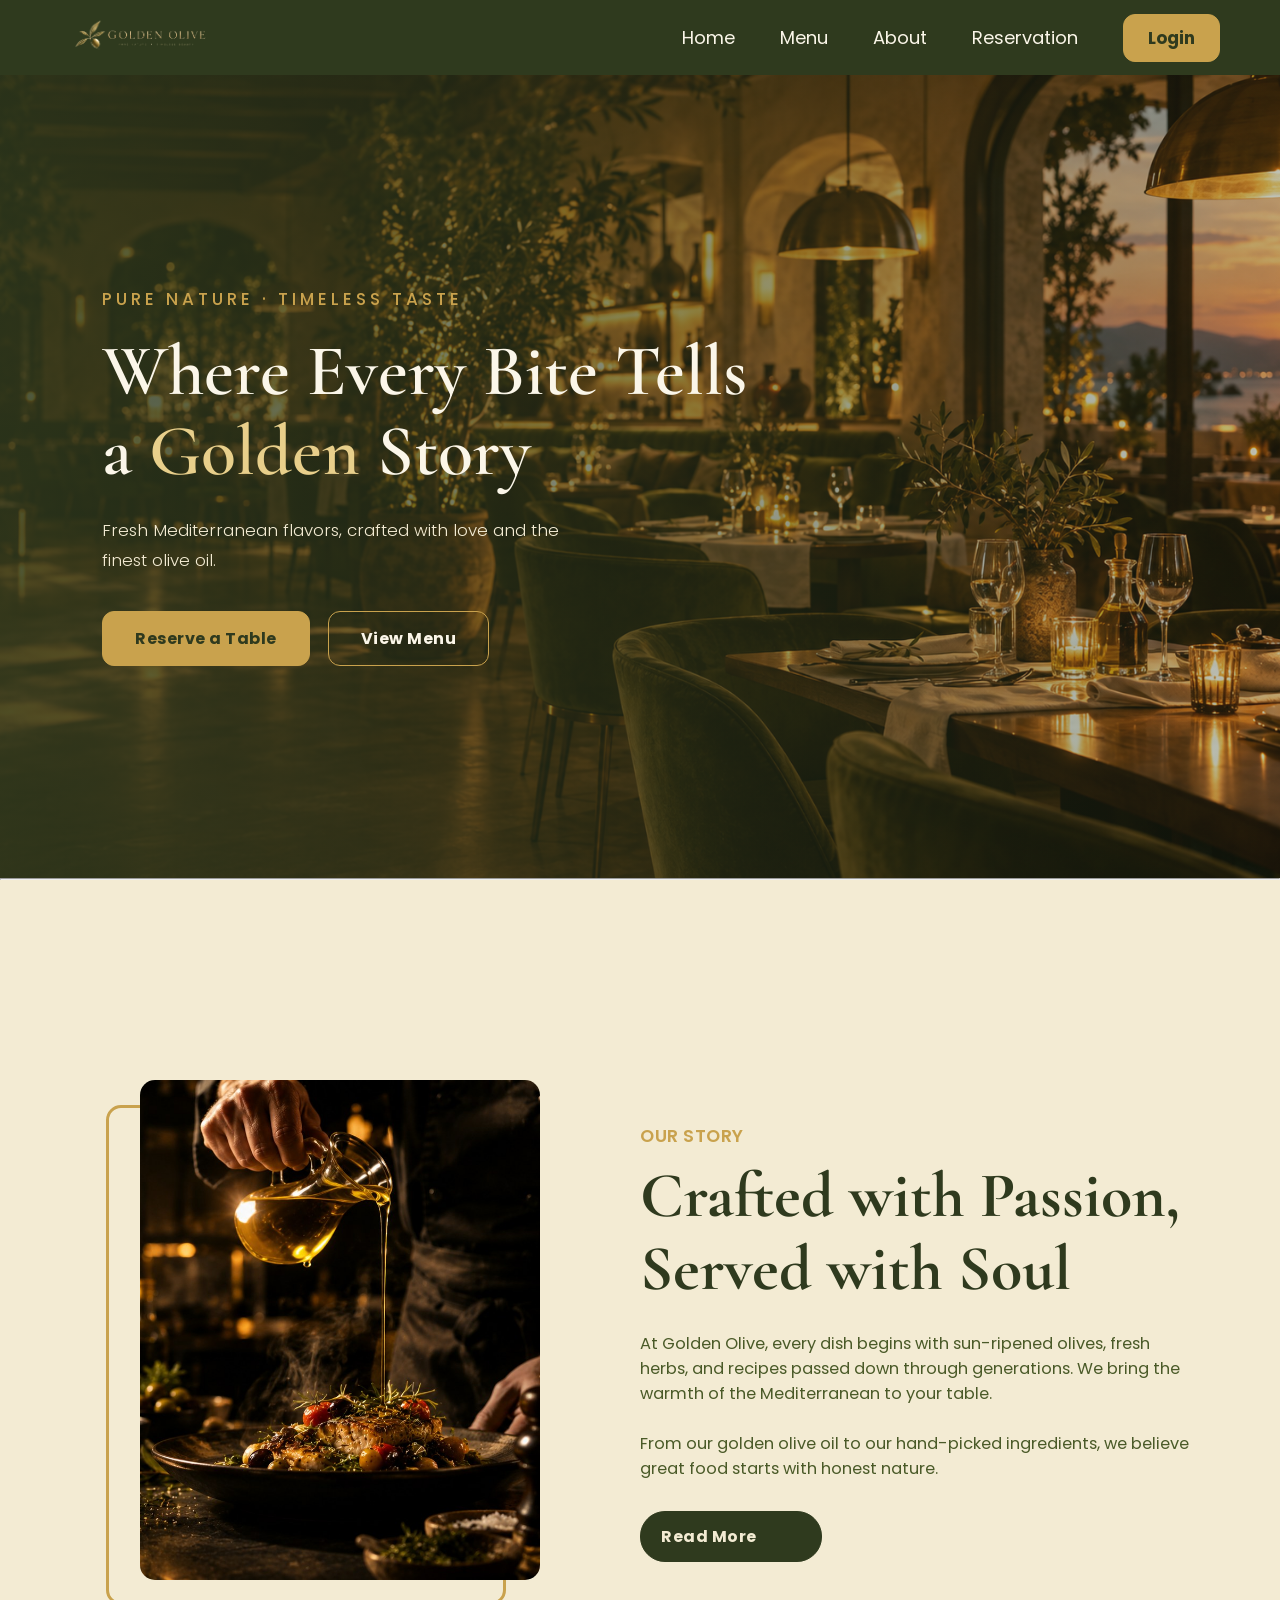
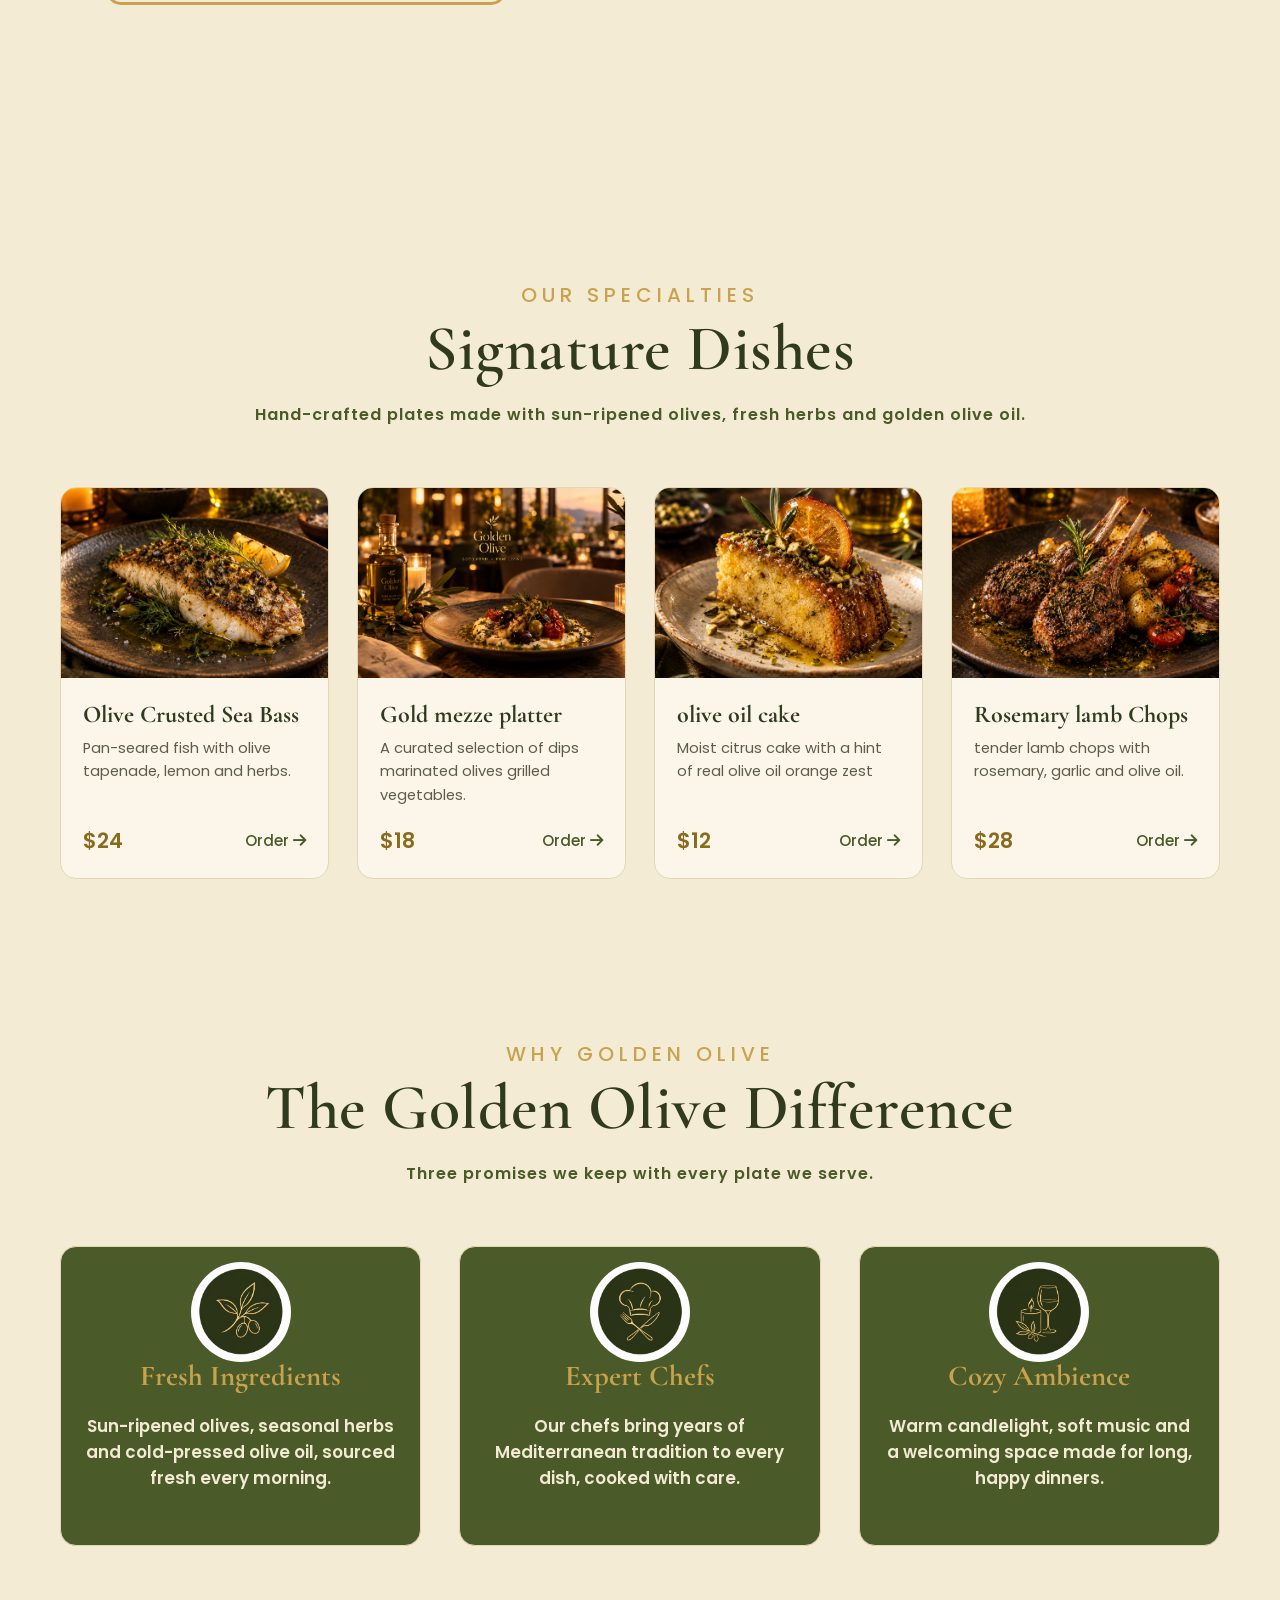
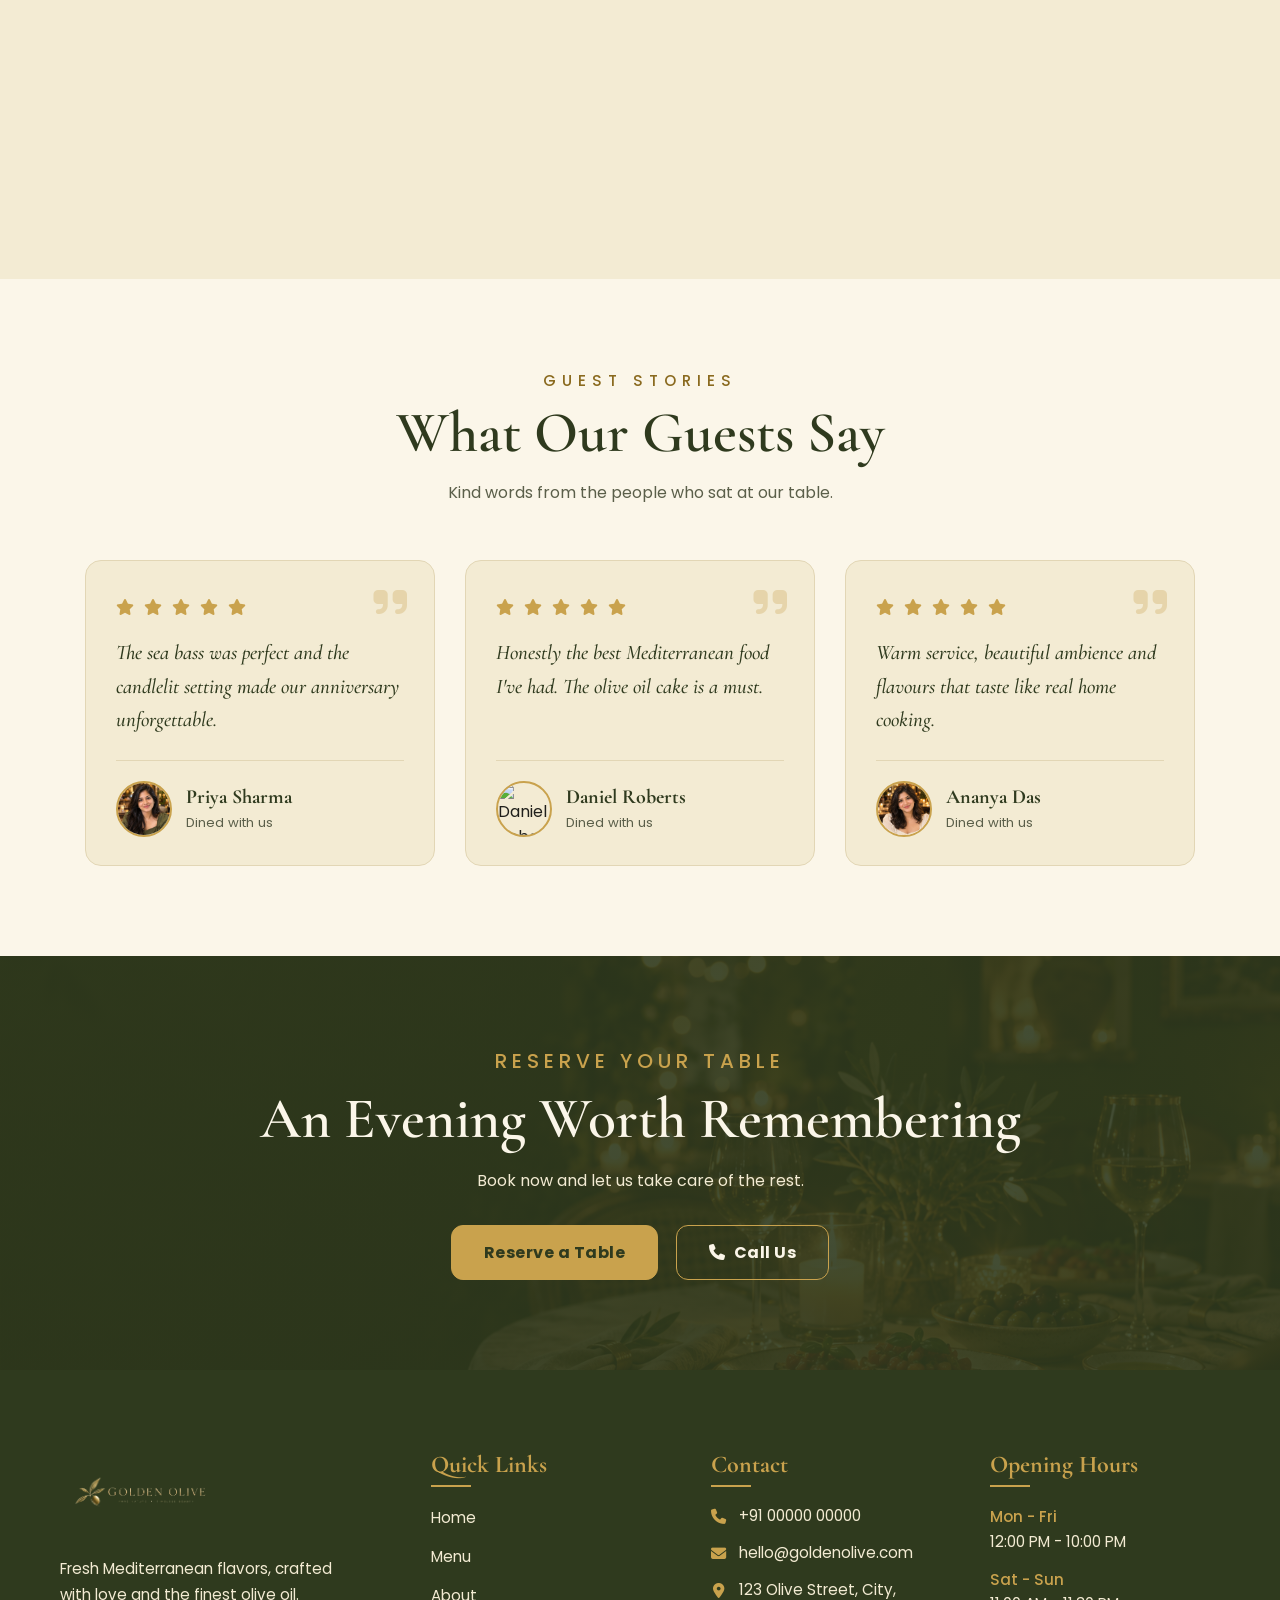
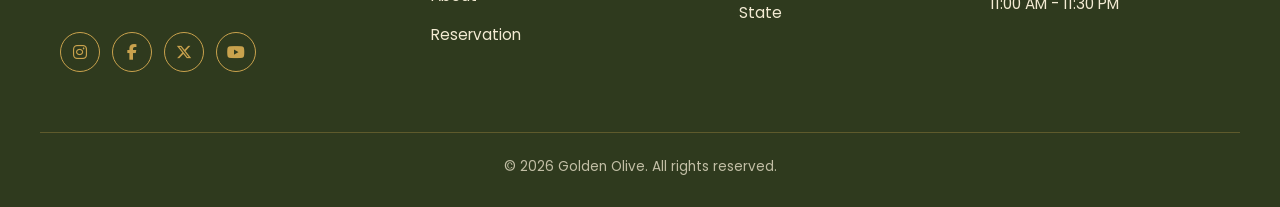
==== index.html @ dccbcc48 "Add files via upload" ====
<!DOCTYPE html>
<html lang="en">

<head>
    <meta charset="UTF-8">
    <meta name="viewport" content="width=device-width, initial-scale=1.0">
    <title>Golden Olive | Fresh Mediterranean Kitchen.</title>
    <link rel="stylesheet" href="style.css">
    <link rel="preconnect" href="https://fonts.googleapis.com">
    <link rel="preconnect" href="https://fonts.gstatic.com" crossorigin>
    <link
        href="https://fonts.googleapis.com/css2?family=Cormorant+Garamond:wght@500;600;700&family=Poppins:wght@300;400;500&display=swap"
        rel="stylesheet">
    <link rel="stylesheet" href="https://cdnjs.cloudflare.com/ajax/libs/font-awesome/6.5.1/css/all.min.css">
    <link rel="icon" type="image/png" href="assets/Golden Olive Icon with Leaf.png?v=5">
</head>

<body>
    <!-- header-started -->
    <header>
        <nav class="main">
            <div class="logo">
                <img src="assets/Golden_Olive_Luxury_Emblem-removebg-preview.png" alt="logo">
            </div>
            <div class="nav-item">

                <a href="#">Home</a>
                <a href="#">Menu</a>
                <a href="#">About</a>
                <a href="reservation.html">Reservation</a>
                <button>Login</button>
            </div>
        </nav>
    </header>
    <!-- header-closed -->
    <!-- section-1-started -->
    <section class="hero-cont">
        <div class="hero-content">
            <p class="hero-tagline">Pure Nature · Timeless Taste</p>
            <h1>Where Every Bite Tells a <span>Golden</span> Story</h1>
            <p class="hero-text">Fresh Mediterranean flavors, crafted with love and the finest olive oil.</p>
            <div class="hero-buttons">
                <a href="reservation.html" class="btn btn-gold">Reserve a Table</a>
                <a href="#" class="btn btn-outline">View Menu</a>
            </div>
        </div>
    </section>
    <hr>
    <!-- section-1-ended -->
    <!-- section-2-started -->

    <section class=" about-preview">
        <div class=" container about-grid">

            <div class="about-img">
                <div class="img-outline"> </div>

                <img src="assets/about-vertical.jpg" alt="">
            </div>

            <div class="about-text">
                <p class="section-label">Our Story</p>
                <h2>Crafted with Passion, Served with Soul</h2>
                <p>At Golden Olive, every dish begins with sun-ripened olives, fresh herbs, and recipes passed down
                    through generations. We bring the warmth of the Mediterranean to your table.</p>
                <p>From our golden olive oil to our hand-picked ingredients, we believe great food starts with honest
                    nature.</p>
                <a href="about.html" class="btn btn-olive">Read More
                    <i class="fa-solid fa-arrow-right"></i></a>
            </div>

        </div>
    </section>
    <!-- section-2-ended -->
    <section class="dishes">
            <p class="lable-first">Our Specialties</p>
            <h2 class="section-title">Signature Dishes</h2>
            <p class="section-sub">Hand-crafted plates made with sun-ripened olives, fresh herbs and golden olive oil.
            </p>
        <div class="food-grid">
            <div class="dish-card">
                <div class="dis-img">
                    <img src="assets/Mediterranean Herb-Crusted Fish Feast.png" alt="Grilled sea bass">
                </div>
                <div class="dish-info">
                    <h3>Olive Crusted Sea Bass</h3>
                    <p>Pan-seared fish with olive tapenade, lemon and herbs.</p>
                    <div class="dish-bottom">
                        <span class="price">$24</span>
                        <a href="#" class="dish-link">Order <i class="fa-solid fa-arrow-right"></i></a>
                    </div>
                </div>
            </div>
             <div class="dish-card">
                <div class="dis-img">
                    <img src="assets/Golden Olive Mediterranean Dining.png" alt="Grilled sea bass">
                </div>
                <div class="dish-info">
                    <h3>Gold mezze platter</h3>
                    <p>A curated selection of dips marinated olives grilled vegetables.</p>
                    <div class="dish-bottom">
                        <span class="price">$18</span>
                        <a href="#" class="dish-link">Order <i class="fa-solid fa-arrow-right"></i></a>
                    </div>
                </div>
            </div>
             <div class="dish-card">
                <div class="dis-img">
                    <img src="assets/Glazed Pistachio Cake with Candied Orange.png" alt="Grilled sea bass">
                </div>
                <div class="dish-info">
                    <h3>olive oil cake</h3>
                    <p>Moist citrus cake with a hint of real olive oil orange zest</p>
                    <div class="dish-bottom">
                        <span class="price">$12</span>
                        <a href="#" class="dish-link">Order <i class="fa-solid fa-arrow-right"></i></a>
                    </div>
                </div>
            </div>
             <div class="dish-card">
                <div class="dis-img">
                    <img src="assets/Candlelit Herb-Crusted Lamb Chops.png" alt="Grilled sea bass">
                </div>
                <div class="dish-info">
                    <h3>Rosemary lamb Chops</h3>
                    <p>tender lamb chops with rosemary, garlic and olive oil.</p>
                    <div class="dish-bottom">
                        <span class="price">$28 </span>
                        <a href="#" class="dish-link">Order <i class="fa-solid fa-arrow-right"></i></a>
                    </div>
                </div>
            </div>
        </div>
    </section>
     <!-- section-3-ended -->
      <section class="why-us">
            <p class="lable-1">Why Golden Olive</p>
            <h2 class="why-us-title">The Golden Olive Difference</h2>
            <p class="why-us-sub">Three promises we keep with every plate we serve.</p>
             
            <div class="us-grid">
                <div class="us-card">
                    <div class="us-img">
                        <img src="assets/Luxury Olive Branch Emblem.png" alt="">
                    </div>
                    <div class="us-info">
                    <h3>Fresh Ingredients</h3>
                    <p>Sun-ripened olives, seasonal herbs and cold-pressed olive oil, sourced fresh every morning.</p>
                </div>
            </div>
                <div class="us-card">
                    <div class="us-img">
                        <img src="assets/Elegant Culinary Badge Logo.png" alt="">
                    </div>
                    <div class="us-info">
                    <h3>Expert Chefs</h3>
                    <p>Our chefs bring years of Mediterranean tradition to every dish, cooked with care.</p>
                </div>
            </div>
                <div class="us-card">
                    <div class="us-img">
                        <img src="assets/Elegant Candle, Wine Glass, and Olive Sprig.png" alt="">
                    </div>
                    <div class="us-info">
                    <h3>Cozy Ambience</h3>
                    <p>Warm candlelight, soft music and a welcoming space made for long, happy dinners.</p>
                </div>
            </div>

        </section>
        <!-- section-5-started -->
<section class="testimonials">
    <p class="t-label">Guest Stories</p>
    <h2 class="t-title">What Our Guests Say</h2>
    <p class="t-sub">Kind words from the people who sat at our table.</p>

    <div class="t-grid">

        <div class="t-card">
            <i class="fa-solid fa-quote-right t-quote"></i>
            <div class="t-stars">
                <i class="fa-solid fa-star"></i>
                <i class="fa-solid fa-star"></i>
                <i class="fa-solid fa-star"></i>
                <i class="fa-solid fa-star"></i>
                <i class="fa-solid fa-star"></i>
            </div>
            <p class="t-text">The sea bass was perfect and the candlelit setting made our anniversary unforgettable.</p>
            <div class="t-user">
                <img src="assets/Warm Cafe Portrait with Golden Bokeh - Copy.png" alt="Priya Sharma">
                <div>
                    <h4>Priya Sharma</h4>
                    <span>Dined with us</span>
                </div>
            </div>
        </div>

        <div class="t-card">
            <i class="fa-solid fa-quote-right t-quote"></i>
            <div class="t-stars">
                <i class="fa-solid fa-star"></i>
                <i class="fa-solid fa-star"></i>
                <i class="fa-solid fa-star"></i>
                <i class="fa-solid fa-star"></i>
                <i class="fa-solid fa-star"></i>
            </div>
            <p class="t-text">Honestly the best Mediterranean food I've had. The olive oil cake is a must.</p>
            <div class="t-user">
                <img src="assets/Warm Café Portrait with Golden Bokeh.png" alt="Daniel Roberts">
                <div>
                    <h4>Daniel Roberts</h4>
                    <span>Dined with us</span>
                </div>
            </div>
        </div>

        <div class="t-card">
            <i class="fa-solid fa-quote-right t-quote"></i>
            <div class="t-stars">
                <i class="fa-solid fa-star"></i>
                <i class="fa-solid fa-star"></i>
                <i class="fa-solid fa-star"></i>
                <i class="fa-solid fa-star"></i>
                <i class="fa-solid fa-star"></i>
            </div>
            <p class="t-text">Warm service, beautiful ambience and flavours that taste like real home cooking.</p>
            <div class="t-user">
                <img src="assets/Warm Candlelit Cafe Portrait.png" alt="Ananya Das">
                <div>
                    <h4>Ananya Das</h4>
                    <span>Dined with us</span>
                </div>
            </div>
        </div>

    </div>  <!-- closes t-grid ONCE, after all 3 cards -->
</section>
<!-- section-5-ended -->
 <section class="reserve-banner">
    <p class="lable-first">Reserve Your Table</p>
    <h2 class="reserve-title">An Evening Worth Remembering</h2>
    <p class="reserve-text">Book now and let us take care of the rest.</p>
    <div class="hero-buttons">
        <a href="reservation.html" class="btn btn-gold">Reserve a Table</a>
        <a href="tel:+910000000000" class="btn btn-outline"> <i class="fa-solid fa-phone"></i>Call Us</a>
    </div>
</section>
<!-- footer-started -->
<footer class="footer">
    <div class="footer-grid">

        <!-- Column 1: Brand -->
        <div class="footer-col">
            <img src="assets/Golden_Olive_Luxury_Emblem-removebg-preview.png" alt="Golden Olive logo" class="footer-logo">
            <p class="footer-about">Fresh Mediterranean flavors, crafted with love and the finest olive oil.</p>
            <div class="footer-social">
                <!-- Replace # with your social media URLs -->
                <a href="#" aria-label="Instagram"><i class="fa-brands fa-instagram"></i></a>
                <a href="#" aria-label="Facebook"><i class="fa-brands fa-facebook-f"></i></a>
                <a href="#" aria-label="X (Twitter)"><i class="fa-brands fa-x-twitter"></i></a>
                <a href="#" aria-label="YouTube"><i class="fa-brands fa-youtube"></i></a>
            </div>
        </div>

        <!-- Column 2: Quick Links -->
        <div class="footer-col">
            <h3 class="footer-heading">Quick Links</h3>
            <nav aria-label="Footer quick links">
                <ul class="footer-links">
                    <li><a href="#">Home</a></li>
                    <li><a href="#">Menu</a></li>
                    <li><a href="about.html">About</a></li>
                    <li><a href="reservation.html">Reservation</a></li>
                </ul>
            </nav>
        </div>

        <!-- Column 3: Contact -->
        <div class="footer-col">
            <h3 class="footer-heading">Contact</h3>
            <address>
                <ul class="footer-links footer-contact">
                    <!-- Replace phone, email and address with your real details -->
                    <li><i class="fa-solid fa-phone"></i><a href="tel:+910000000000">+91 00000 00000</a></li>
                    <li><i class="fa-solid fa-envelope"></i><a href="mailto:hello@goldenolive.com">hello@goldenolive.com</a></li>
                    <li><i class="fa-solid fa-location-dot"></i><span>123 Olive Street, City, State</span></li>
                </ul>
            </address>
        </div>

        <!-- Column 4: Opening Hours -->
        <div class="footer-col">
            <h3 class="footer-heading">Opening Hours</h3>
            <ul class="footer-links footer-hours">
                <li><span>Mon - Fri</span> 12:00 PM - 10:00 PM</li>
                <li><span>Sat - Sun</span> 11:00 AM - 11:30 PM</li>
            </ul>
        </div>

    </div>

    <div class="footer-bottom">
        <p>© 2026 Golden Olive. All rights reserved.</p>
    </div>
</footer>
<!-- footer-ended -->

</body>

</html>
---- style.css ----
* {
    margin: 0;
    padding: 0;
    box-sizing: border-box;
}

body {
    background: var(--bg);
    color: var(--text);
    font-family: 'Poppins', sans-serif;
    overflow-x: hidden;
}

:root {
    --bg: #FBF6E9;
    --surface: #F3EBD3;
    --text: #1F1F1B;
    --text-muted: #5B5F4A;
    --olive-deep: #2F3A1E;
    --olive: #4A5A28;
    --olive-hover: #3A4720;
    --gold: #C9A24D;
    --link: #8A6A1F;
    --border: #E2D6B5;
}

header {
    width: 100vw;

}

.main {
    height: 75px;
    width: 100vw;
    background: var(--olive-deep);
    display: flex;
    justify-content: space-between;
    align-items: center;
    padding: 0 60px;
}

.logo img {
    height: 90px;
    width: auto;
    display: block;
    z-index: 1;
}

.nav-item {
    display: flex;
    align-items: center;
    gap: 45px;
}

.nav-item a {
    color: var(--bg);
    text-decoration: none;
    transition: color 0.3s;
    position: relative;
    font-size: large;
}

.nav-item a:hover {
    color: var(--gold);
}

.nav-item a.active {
    color: var(--gold);
}

.nav-item a::after {
    content: "";
    position: absolute;
    left: 0;
    width: 0;
    bottom: -4px;
    height: 2px;
    background: var(--gold);
    transition: width 0.3s;
}

.nav-item a:hover::after,
.nav-item a:active::after {
    width: 100%;
}

.nav-item button {
    border-radius: 12px;
    border: 1px solid var(--gold);
    padding: 10px 24px;
    color: var(--olive-deep);
    background: var(--gold);
    font-size: 17px;
    font-weight: 700;
    cursor: pointer;
    transition: background 0.3s, color 0.3s;
}

.nav-item button:hover {
    background: #dfc57e;
    transform: translateY(-3px);
    /* optional: button thoda upar uthta hai */
}

.hero-cont {
    height: 89.2vh;
    width: 100vw;
    background:
        linear-gradient(to right, rgba(47, 58, 30, 0.85), rgba(47, 58, 30, 0.3)),
        url("assets/Sunset Dining in a Mediterranean Retreat.png") center/cover no-repeat;
    display: flex;
    justify-content: flex-start;
    padding: 250px 8%;
    align-items: center;
}

.hero-content {
    max-width: 650px;
    text-align: left;
}

.hero-tagline {
    color: var(--gold);
    font-size: 17px;
    font-weight: 500;
    text-transform: uppercase;
    letter-spacing: 4px;
    margin-bottom: 20px;
}

.hero-cont h1 {
    font-family: 'Cormorant Garamond', serif;
    font-size: 4.5rem;
    font-weight: 600;
    line-height: 1.1;
    color: var(--bg);
    margin-bottom: 24px;
}

.hero-cont h1 span {
    color: #E8CF8B;
}

.hero-text {
    font-size: 1.05rem;
    font-weight: 350;
    line-height: 1.8;
    color: var(--surface);
    max-width: 480px;
    margin-bottom: 36px;
}

.hero-buttons {
    display: flex;
    gap: 18px;
}

.btn {
    display: inline-block;
    padding: 14px 32px;
    border-radius: 12px;
    text-decoration: none;
    font-weight: 700;
    letter-spacing: 0.5px;
    transition: 0.3s;
}

.btn-gold {
    background: var(--gold);
    color: var(--olive-deep);
    border: 1px solid var(--gold);
}

.btn-gold:hover {
    background: #E8CF8B;
    border-color: #E8CF8B;
}

.btn-outline {
    background: transparent;
    color: var(--bg);
    border: 1px solid var(--gold);
}

.btn-outline:hover {
    background: var(--bg);
    color: var(--olive-deep);
    border-color: var(--bg);
}

button,
a,
input {
    font-family: inherit;
}

hr {
    width: 100vw;
}

.container {
    max-width: 1200px;
    height: 100vh;
    width: 100vw;
    margin: 0;
    padding: 0;
}

.about-preview {
    background: var(--surface);
    width: 100vw;

}

.about-grid {
    display: grid;
    grid-template-columns: 1fr 1fr;
    /* two equal columns */
    gap: 80px;
    align-items: center;
}

.about-img {
    position: relative;
    /* anchor for the gold box */
    width: 400px;
    height: 500px;
    margin-left: 40px;
    /* room for the box that sticks out on the left */
}

.about-img img {
    position: relative;
    /* needed so z-index works */
    z-index: 1;
    width: 100%;
    height: 100%;
    margin-left: 100px;
    object-fit: cover;
    border-radius: 15px;
    display: block;
}

.img-outline {
    position: absolute;
    top: 25px;
    /* pushes the box down */
    left: 66px;
    /* pushes the box left */
    width: 100%;
    height: 100%;
    border: 3px solid var(--gold);
    border-radius: 15px;
    z-index: 0;
    /* box sits BEHIND the image */
}

.about-text {
    text-align: left;
    display: flex;
    flex-direction: column;
}

.about-text .section-label {
    font-size: 1.1rem;
    margin-bottom: 10px;
    letter-spacing: 0.5px;
    font-weight: 600;
    color: var(--gold);
    text-transform: uppercase;
}

.about-text h2 {
    font-family: 'Cormorant Garamond', serif;
    color: var(--olive-deep);
    font-size: 4rem;
    font-weight: 700;
    line-height: 65px;
}

.about-text p {
    color: var(--olive);
    font-size: 1.02rem;
    margin-top: 25px;
}

.btn-olive {
    color: var(--surface);
    margin-top: 30px;
    width: 182px;
    padding: 12px 20px;
    background: var(--olive-deep);
    border: 1px solid var(--olive-deep);
    border-radius: 25px;
}

.btn-olive:hover {
    width: 200px;
}

.btn-olive i:hover {
    background: var(--olive-hover);

}

.btn-olive i {
    transition: transform 0.3s;
    visibility: hidden;
}

.btn-olive:hover i {
    transform: translateX(6px);
    margin-left: 30px;
    visibility: visible;
}

.dishes {
    background: var(--surface);
    padding: 100px 0;
    width: 100vw;
}

.lable-first,
.section-title,
.section-sub {
    text-align: center;
}

.lable-first {
    color: var(--gold);
    font-size: 1.25rem;
    font-weight: 500;
    letter-spacing: 5px;
    text-transform: uppercase;
}

.section-title {
    color: var(--olive-deep);
    font-size: 4rem;
    font-family: 'Cormorant Garamond', serif;
    font-weight: 600;
    letter-spacing: 0.5px;
}

.section-sub {
    color: var(--olive);
    font-size: 1rem;
    font-weight: 600;
    margin-top: 15px;
    letter-spacing: 1px;
}

.food-grid {
    display: grid;
    grid-template-columns: repeat(4, 1fr);
    gap: 28px;
    max-width: 1200px;
    margin: 60px auto 0;
    padding: 0 20px;
}

.dish-card {
    background: var(--bg);
    border: 1px solid var(--border);
    border-radius: 16px;
    overflow: hidden;
    display: flex;
    flex-direction: column;
    /* clips the image to rounded corners */
    transition: transform 0.3s, box-shadow 0.3s, border-color 0.3s;
}

.dish-card img {
    width: 100%;
    height: 190px;
    object-fit: cover;
    display: block;
}

.dish-card:hover {
    transform: translateY(-8px);
    box-shadow: 0 18px 35px rgba(47, 58, 30, 0.15);
    border-color: var(--gold);
}

.dish-img {
    height: 100px;
    overflow: hidden;
}

.dish-img img {
    width: 100%;
    height: 100%;
    object-fit: cover;
    display: block;
    transition: transform 0.5s;
}

.dish-card:hover .dish-img img {
    transform: scaleY(1.08);
    /* slow zoom on hover */
}

.dish-info {
    padding: 22px;
    display: flex;
    flex-direction: column;
    flex: 1;
}

.dish-info h3 {
    font-family: 'Cormorant Garamond', serif;
    font-size: 1.5rem;
    font-weight: 700;
    color: var(--olive-deep);
    margin-bottom: 8px;
}

.dish-info p {
    color: var(--text-muted);
    font-size: 0.92rem;
    line-height: 1.6;
    margin-bottom: 18px;
}

.dish-bottom {
    margin-top: auto;
    /* pushes price + Order to the bottom */
    display: flex;
    justify-content: space-between;
    align-items: center;
}

.price {
    font-size: 1.3rem;
    font-weight: 600;
    color: var(--link);
}

.dish-link {
    color: var(--olive);
    text-decoration: none;
    font-weight: 500;
    font-size: 0.95rem;
}

.dish-link:hover {
    color: var(--link);
}

.why-us {
    background: var(--surface);
    padding: 10px 0;
    width: 100vw;
    height: 100vh;
}

.lable-1,
.why-us-title,
.why-us-sub {
    text-align: center;
}

.lable-1 {
    color: var(--gold);
    font-size: 1.25rem;
    font-weight: 500;
    letter-spacing: 5px;
    text-transform: uppercase;
}

.why-us-title {
    color: var(--olive-deep);
    font-size: 4rem;
    font-family: 'Cormorant Garamond', serif;
    font-weight: 600;
    letter-spacing: 0.5px;
}

.why-us-sub {
    color: var(--olive);
    font-size: 1rem;
    font-weight: 600;
    margin-top: 15px;
    letter-spacing: 1px;
}

.us-grid {
    display: grid;
    grid-template-columns: repeat(3, 1fr);
    gap: 38px;
    max-width: 1200px;
    margin: 60px auto 0;
    padding: 0 20px;
}
.us-card {
    background: var(--olive);
    width: 370px;
    height: 300px;
    border: 1px solid var(--border);
    border-radius: 16px;
    overflow: hidden;
    display: flex;
    flex-direction: column;
    /* clips the image to rounded corners */
    transition: transform 0.3s, box-shadow 0.3s, border-color 0.3s;
}


.us-card:hover {
    transform: translateY(-8px);
    box-shadow: 0 18px 35px rgba(47, 58, 30, 0.15);
    border-color: var(--gold);
}
.us-card .us-img{
 justify-content: center;
 align-items: center;
 text-align: center;
 margin-top: 15px;
}
.us-card img{
    height: 100px;
    border-radius: 50%;
}


.us-card:hover .dish-img img {
    transform: scaleY(1.08);
    /* slow zoom on hover */
}

.us-info {
    padding: 22px;
    display: flex;
    justify-content: center;
    align-items: center;
    text-align: center;
    flex-direction: column;
    flex: 1;
}
.us-info h3{
   margin-top: -66px;
   font-size: 1.8rem;
    font-family: 'Cormorant Garamond', serif;
    color: var(--gold);
    font-weight: 700;
}
.us-info p{
    margin-top: 20px;
    color: var(--surface);
     font-size: 1.05rem;
    font-weight: 600;
}

/* ---------- TESTIMONIALS ---------- */
.testimonials {
    background: var(--bg);              /* ivory, so it differs from the cream sections above */
    padding: 90px 0;
}

.t-label {
    text-align: center;
    color: var(--link);                 /* golden brown, readable on ivory */
    font-size: 0.95rem;
    font-weight: 500;
    letter-spacing: 6px;
    text-transform: uppercase;
}

.t-title {
    text-align: center;
    font-family: 'Cormorant Garamond', serif;
    font-size: 3.6rem;
    font-weight: 600;
    color: var(--olive-deep);
    margin-top: 6px;
}

.t-sub {
    text-align: center;
    color: var(--text-muted);
    margin-top: 12px;
}

.t-grid {
    display: grid;
    grid-template-columns: repeat(3, 1fr);
    gap: 30px;
    max-width: 1150px;
    margin: 55px auto 0;
    padding: 0 20px;
}

.t-card {
    position: relative;   
    background: var(--surface);
    border: 1px solid var(--border);
    border-radius: 16px;
    padding: 34px 30px 28px;
    display: flex;
    flex-direction: column;
    transition: transform 0.3s, box-shadow 0.3s, border-color 0.3s;
}

.t-card:hover {
    transform: translateY(-8px);
    box-shadow: 0 18px 35px rgba(47, 58, 30, 0.15);
    border-color: var(--gold);
}

.t-quote {
    position: absolute;
    top: 22px;
    right: 26px;
    font-size: 2.4rem;
    color: var(--gold);
    opacity: 0.3;                       /* faded gold quote mark */
}

.t-stars {
    color: var(--gold);
    font-size: 1rem;
    letter-spacing: 3px;
    margin-bottom: 16px;
}

.t-text {
    font-family: 'Cormorant Garamond', serif;
    font-size: 1.3rem;
    font-style: italic;
    font-weight: 500;
    line-height: 1.6;
    color: var(--olive-deep);
    margin-bottom: 24px;
}

.t-user {
    margin-top: auto;                   /* pushes the user row to the bottom of every card */
    padding-top: 20px;
    border-top: 1px solid var(--border);
    display: flex;
    align-items: center;
    gap: 14px;
}

.t-user img {
    width: 56px;
    height: 56px;
    border-radius: 50%;
    object-fit: cover;
    border: 2px solid var(--gold);
}

.t-user h4 {
    font-family: 'Cormorant Garamond', serif;
    font-size: 1.25rem;
    font-weight: 700;
    color: var(--olive-deep);
}

.t-user span {
    font-size: 0.82rem;
    color: var(--text-muted);
}

/* ---------- Tablet and mobile ---------- */
@media (max-width: 992px) {
    .t-grid {
        grid-template-columns: 1fr 1fr;
    }
}

@media (max-width: 640px) {
    .t-grid {
        grid-template-columns: 1fr;
    }

    .t-title {
        font-size: 2.6rem;
    }
}
.reserve-banner {
    background:
        linear-gradient(rgba(47, 58, 30, 0.9), rgba(47, 58, 30, 0.9)),
        url("assets/Candlelit\ Mediterranean\ Dinner\ Table.png") center/cover no-repeat;
    padding: 90px 20px;
    text-align: center;
   
}

.reserve-title {
    font-family: 'Cormorant Garamond', serif;
    font-size: 3.6rem;
    font-weight: 600;
    color: var(--bg);
    margin: 8px 0 14px;
}

.reserve-text {
    color: var(--surface);
    margin-bottom: 32px;
}
.reserve-banner .btn i {
    margin-right: 8px;
}
.reserve-banner .btn-outline  {
    transition: transform 0.3s;
}

.reserve-banner .btn-outline:hover  {
    transform: rotate(15deg);
}
.reserve-banner .btn-outline i {
    transition: transform 0.3s;
}

.reserve-banner .btn-outline:hover i {
    transform: rotate(-17deg);
}
.reserve-banner .hero-buttons {
    justify-content: center;   /* centers the two buttons */
}
/* ---------- FOOTER ---------- */
.footer {
    background: var(--olive-deep);
    color: var(--surface);
    padding: 80px 0 30px;
    width: 100vw;
}

.footer-grid {
    display: grid;
    grid-template-columns: 1.4fr 1fr 1fr 1fr;
    gap: 50px;
    max-width: 1200px;
    margin: 0 auto;
    padding: 0 20px;
}

.footer-logo {
    height: 90px;
    width: auto;
    display: block;
    margin-bottom: 16px;
}

.footer-about {
    color: var(--surface);
    font-size: 0.95rem;
    line-height: 1.7;
    max-width: 300px;
    margin-bottom: 24px;
}

/* social icons */
.footer-social {
    display: flex;
    gap: 12px;
}

.footer-social a {
    width: 40px;
    height: 40px;
    border: 1px solid var(--gold);
    border-radius: 50%;
    display: flex;
    justify-content: center;
    align-items: center;
    color: var(--gold);
    text-decoration: none;
    transition: background 0.3s, color 0.3s, transform 0.3s;
}

.footer-social a:hover {
    background: var(--gold);
    color: var(--olive-deep);
    transform: translateY(-3px);
}

/* headings */
.footer-heading {
    font-family: 'Cormorant Garamond', serif;
    font-size: 1.5rem;
    font-weight: 700;
    color: var(--gold);
    margin-bottom: 26px;
    position: relative;
}

.footer-heading::after {
    content: "";
    position: absolute;
    left: 0;
    bottom: -8px;
    width: 40px;
    height: 2px;
    background: var(--gold);
}

/* lists */
.footer-links {
    list-style: none;
    display: flex;
    flex-direction: column;
    gap: 14px;
}

.footer-links a {
    color: var(--surface);
    text-decoration: none;
    font-size: 0.95rem;
    display: inline-block;
    transition: color 0.3s, transform 0.3s;
}

.footer-links a:hover {
    color: var(--gold);
    transform: translateX(4px);
}

/* contact */
.footer address {
    font-style: normal;
}

.footer-contact li {
    display: flex;
    align-items: flex-start;
    gap: 12px;
    font-size: 0.95rem;
    line-height: 1.5;
}

.footer-contact i {
    color: var(--gold);
    margin-top: 4px;
    width: 16px;
    text-align: center;
}

/* hours */
.footer-hours li {
    font-size: 0.95rem;
    line-height: 1.6;
}

.footer-hours span {
    display: block;
    color: var(--gold);
    font-weight: 500;
}

/* bottom bar */
.footer-bottom {
    max-width: 1200px;
    margin: 60px auto 0;
    padding: 24px 20px 0;
    border-top: 1px solid rgba(201, 162, 77, 0.3);
    text-align: center;
}

.footer-bottom p {
    color: var(--surface);
    opacity: 0.75;
    font-size: 0.85rem;
}
/* =====================================================
   RESERVATION PAGE - loads after style.css
   ===================================================== */

/* ---------- Banner ---------- */
.res-hero {
    background:
        linear-gradient(rgba(47, 58, 30, 0.88), rgba(47, 58, 30, 0.88)),
        url("assets/Candlelit\ Mediterranean\ Dinner\ Table.png") center/cover no-repeat;
    text-align: center;
    padding: 90px 20px;
}

.res-hero-title {
    font-family: 'Cormorant Garamond', serif;
    font-size: clamp(2.4rem, 6vw, 4rem);
    font-weight: 600;
    color: var(--bg);
    margin: 8px 0 14px;
}

.res-hero-text {
    color: var(--surface);
    max-width: 480px;
    margin: 0 auto;
}

/* ---------- Layout ---------- */
.res-section {
    background: var(--surface);
    padding: 80px 20px;
}

.res-wrap {
    display: grid;
    grid-template-columns: 1.5fr 1fr;
    gap: 40px;
    max-width: 1150px;
    margin: 0 auto;
    align-items: start;
}

/* ---------- Form card ---------- */
.res-card {
    background: var(--bg);
    border: 1px solid var(--border);
    border-radius: 16px;
    padding: 40px;
}

.res-heading {
    font-family: 'Cormorant Garamond', serif;
    font-size: 2rem;
    font-weight: 700;
    color: var(--olive-deep);
    margin-bottom: 28px;
}

.res-form {
    display: flex;
    flex-direction: column;
    gap: 20px;
}

.res-row {
    display: grid;
    grid-template-columns: 1fr 1fr;
    gap: 20px;
}

.res-field {
    display: flex;
    flex-direction: column;
    gap: 8px;
    min-width: 0;
}

.res-field label {
    font-size: 0.9rem;
    font-weight: 500;
    color: var(--olive-deep);
}

.res-field label span {
    color: var(--text-muted);
    font-weight: 400;
}

.res-field input,
.res-field select,
.res-field textarea {
    width: 100%;
    padding: 13px 16px;
    font-family: inherit;
    font-size: 0.95rem;
    color: var(--text);
    background: var(--surface);
    border: 1px solid var(--border);
    border-radius: 10px;
    transition: border-color 0.3s, box-shadow 0.3s;
}

.res-field textarea {
    resize: vertical;
    min-height: 110px;
}

.res-field input:focus,
.res-field select:focus,
.res-field textarea:focus {
    outline: none;
    border-color: var(--gold);
    box-shadow: 0 0 0 3px rgba(201, 162, 77, 0.25);
}

.res-submit {
    width: 100%;
    margin-top: 6px;
    padding: 16px;
    font-family: inherit;
    font-size: 1rem;
    cursor: pointer;
}

.res-submit i {
    margin-right: 8px;
}

/* ---------- Info card ---------- */
.res-info {
    background: var(--olive-deep);
    border-radius: 16px;
    padding: 40px 34px;
}

.res-heading-light {
    color: var(--gold);
}

.res-info-block {
    padding: 20px 0;
    border-top: 1px solid rgba(201, 162, 77, 0.3);
}

.res-info-block h3 {
    font-family: 'Cormorant Garamond', serif;
    font-size: 1.3rem;
    font-weight: 700;
    color: var(--gold);
    margin-bottom: 10px;
}

.res-info-block h3 i {
    margin-right: 10px;
    font-size: 1rem;
}

.res-info-block p {
    color: var(--surface);
    font-size: 0.93rem;
    line-height: 1.7;
}

.res-info-block p span {
    display: inline-block;
    min-width: 80px;
    color: var(--gold);
    font-weight: 500;
}

.res-info-block a {
    color: var(--surface);
    text-decoration: none;
    transition: color 0.3s;
}

.res-info-block a:hover {
    color: var(--gold);
}


/* ---------- Tablet (max 992px) ---------- */
@media (max-width: 992px) {
    .res-wrap {
        grid-template-columns: 1fr;
        max-width: 700px;
    }

    .res-section {
        padding: 60px 20px;
    }
}

/* ---------- Phone (max 560px) ---------- */
@media (max-width: 560px) {
    .res-hero {
        padding: 64px 20px;
    }

    .res-section {
        padding: 40px 16px;
    }

    .res-card {
        padding: 28px 20px;
    }

    .res-info {
        padding: 30px 22px;
    }

    .res-heading {
        font-size: 1.7rem;
    }

    /* date/time and guests/occasion stack on small phones */
    .res-row {
        grid-template-columns: 1fr;
    }

    .res-info-block p span {
        display: block;
    }
}
/* ---------- Footer responsive ---------- */
@media (max-width: 992px) {
    .footer-grid {
        grid-template-columns: 1fr 1fr;
    }
}

@media (max-width: 640px) {
    .footer {
        padding: 56px 0 24px;
        text-align: center;
    }

    .footer-grid {
        grid-template-columns: 1fr;
        gap: 40px;
    }

    .footer-logo,
    .footer-about {
        margin-left: auto;
        margin-right: auto;
    }

    .footer-social {
        justify-content: center;
    }

    .footer-heading::after {
        left: 50%;
        transform: translateX(-50%);
    }

    .footer-links {
        align-items: center;
    }

    .footer-contact li {
        justify-content: center;
    }
}
/* ---------- Navbar: media query only ---------- */
@media (max-width: 900px) {
    .main {
        height: auto;
        flex-direction: column;
        gap: 10px;
        padding: 12px 20px;
    }

    .logo img { height: 70px; }

    .nav-item {
        flex-wrap: wrap;
        justify-content: center;
        gap: 12px 24px;
    }

    .nav-item a { font-size: 1rem; }

    .nav-item button {
        padding: 8px 20px;
        font-size: 15px;
    }
}

@media (max-width: 560px) {
    .logo img { height: 56px; }

    .nav-item { gap: 10px 16px; }
    .nav-item a { font-size: 0.9rem; }

    .nav-item button {
        padding: 6px 16px;
        font-size: 14px;
    }
}
/* =====================================================
   RESPONSIVE FINAL - media queries only (no JS)
   Paste at the very END of style.css
   ===================================================== */

/* ---------- Global fixes ---------- */
html { scroll-behavior: smooth; }
img { max-width: 100%; }

header, .main, .hero-cont, hr, .container, .about-preview,
.dishes, .why-us, .footer { width: 100%; }

.container { height: auto; min-height: 100vh; }
.why-us { height: auto; min-height: 100vh; padding: 60px 0; }
.us-card { width: 100%; height: auto; min-height: 300px; }

.hero-cont h1  { font-size: clamp(2.4rem, 6vw, 4.5rem); }
.about-text h2 { font-size: clamp(2.2rem, 5vw, 4rem); line-height: 1.15; }
.section-title,
.why-us-title  { font-size: clamp(2.2rem, 5vw, 4rem); }
.t-title       { font-size: clamp(2.2rem, 5vw, 3.6rem); }
.reserve-title { font-size: clamp(2.2rem, 5vw, 3.6rem); }

.hero-buttons { flex-wrap: wrap; }

/* ---------- Laptop (max 1100px) ---------- */
@media (max-width: 1100px) {
    .main { padding: 0 30px; }
    .nav-item { gap: 30px; }
    .food-grid { grid-template-columns: repeat(2, 1fr); }
}

/* ---------- Tablet (max 992px) ---------- */
@media (max-width: 992px) {
    .container { min-height: auto; padding: 80px 20px; margin: 0 auto; }
    .about-grid { grid-template-columns: 1fr; gap: 50px; }
    .about-img {
        width: min(340px, calc(100% - 24px));
        height: 420px;
        margin: 0 auto;
    }
    .about-img img { margin-left: 0; }
    .img-outline { left: 16px; top: 16px; }
    .about-text { align-items: center; text-align: center; }

    .why-us { min-height: auto; padding: 70px 0; }
    .us-grid {
        grid-template-columns: 1fr;
        max-width: 440px;
        gap: 28px;
        margin-top: 45px;
    }

    .dishes, .testimonials { padding: 70px 0; }
}

/* ---------- Navbar wraps (max 900px) ---------- */
@media (max-width: 900px) {
    .main {
        height: auto;
        flex-direction: column;
        gap: 10px;
        padding: 12px 20px;
    }
    .logo img { height: 70px; }
    .nav-item {
        flex-wrap: wrap;
        justify-content: center;
        gap: 12px 24px;
    }
    .nav-item a { font-size: 1rem; }
    .nav-item button { padding: 8px 20px; font-size: 15px; }
}

/* ---------- Large phone (max 768px) ---------- */
@media (max-width: 768px) {
    .hero-cont {
        height: auto;
        min-height: 85vh;
        padding: 80px 6%;
        background:
            linear-gradient(rgba(47, 58, 30, 0.8), rgba(47, 58, 30, 0.6)),
            url("assets/Sunset Dining in a Mediterranean Retreat.png") center/cover no-repeat;
    }
    .hero-content { max-width: 100%; }
    .hero-tagline { font-size: 0.9rem; letter-spacing: 3px; }
    .hero-text { font-size: 1rem; }

    .lable-first, .lable-1 { font-size: 1rem; letter-spacing: 3px; }
    .section-sub, .why-us-sub, .t-sub { padding: 0 20px; font-size: 0.95rem; }
    .t-label { letter-spacing: 3px; }

    .reserve-banner { padding: 70px 20px; }
}

/* ---------- Phone (max 560px) ---------- */
@media (max-width: 560px) {
    .logo img { height: 56px; }
    .nav-item { gap: 10px 16px; }
    .nav-item a { font-size: 0.9rem; }
    .nav-item button { padding: 6px 16px; font-size: 14px; }

    .hero-buttons { flex-direction: column; width: 100%; max-width: 320px; }
    .hero-buttons .btn { width: 100%; text-align: center; }
    .reserve-banner .hero-buttons { margin: 0 auto; }

    .food-grid { grid-template-columns: 1fr; max-width: 420px; }
    .about-img { height: 380px; }

    .container { padding: 60px 20px; }
    .dishes, .testimonials { padding: 56px 0; }
    .t-card { padding: 28px 22px 24px; }
    .t-text { font-size: 1.2rem; }
}
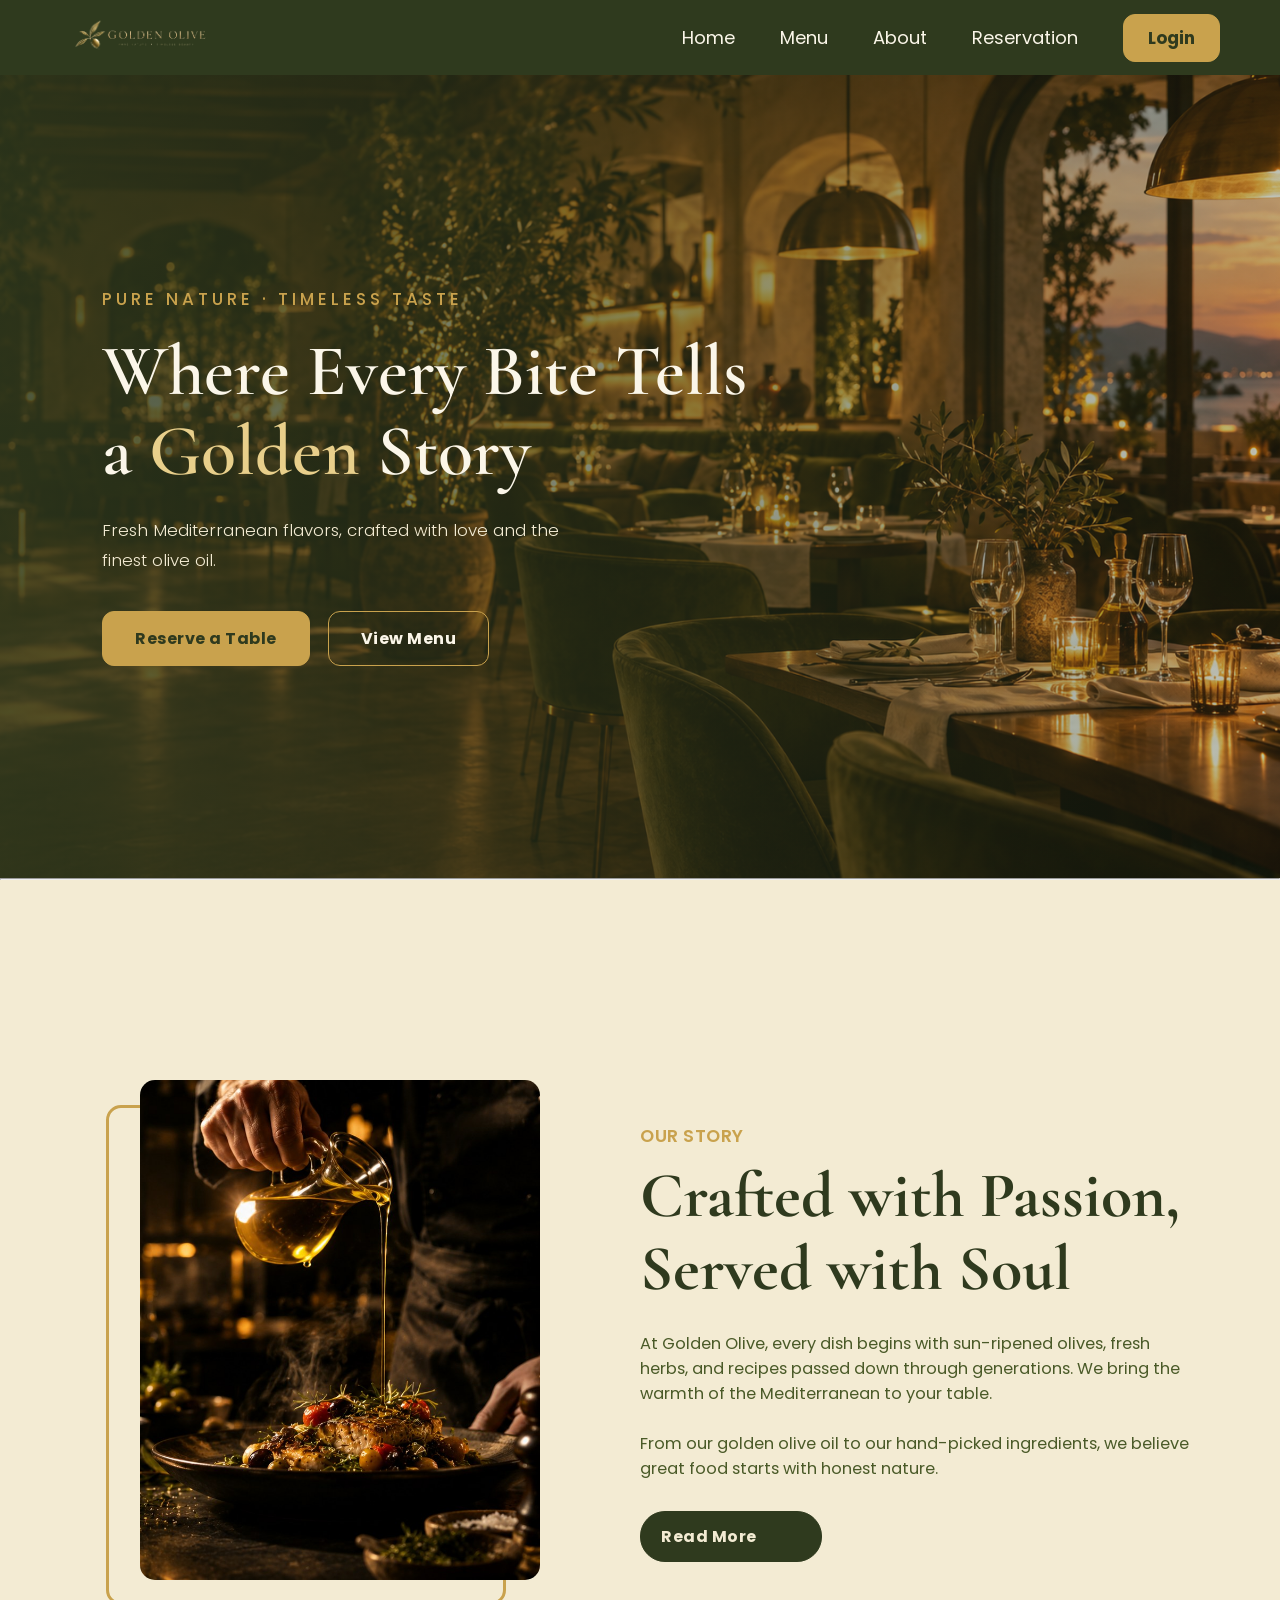
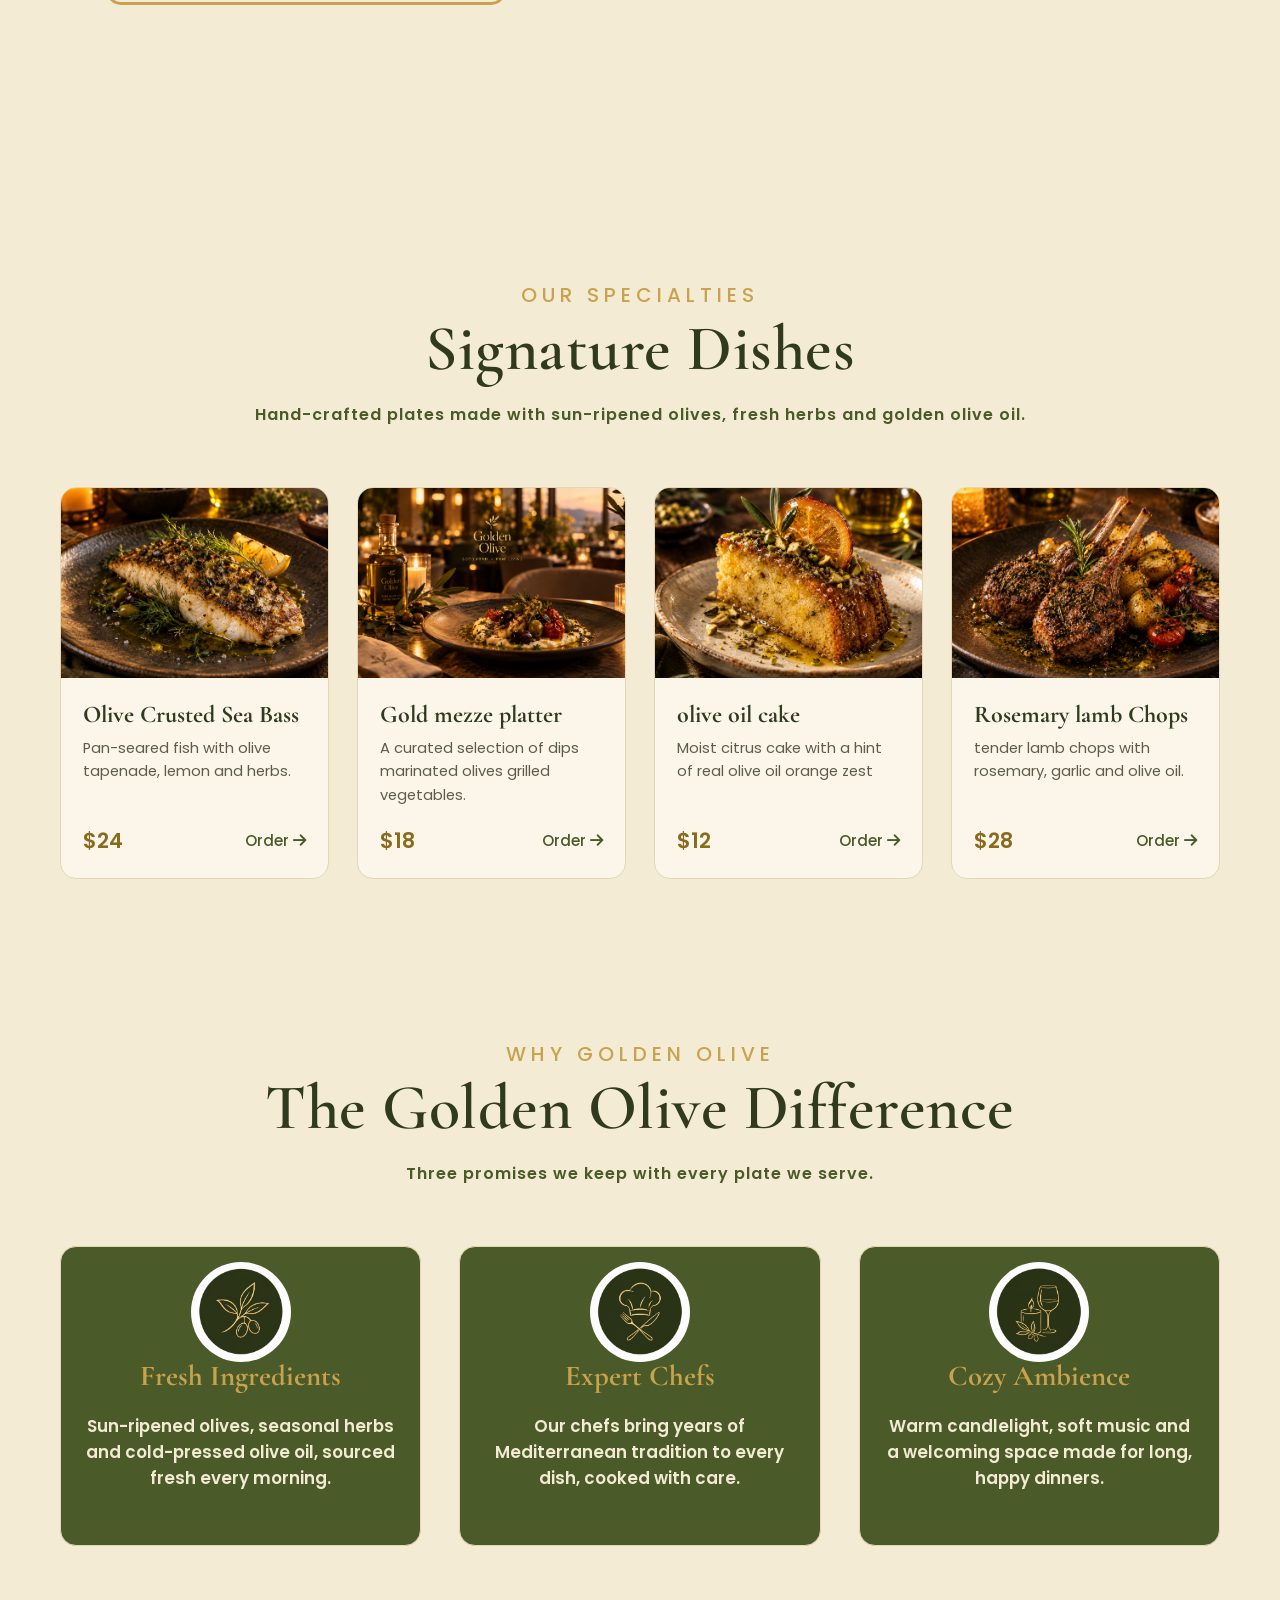
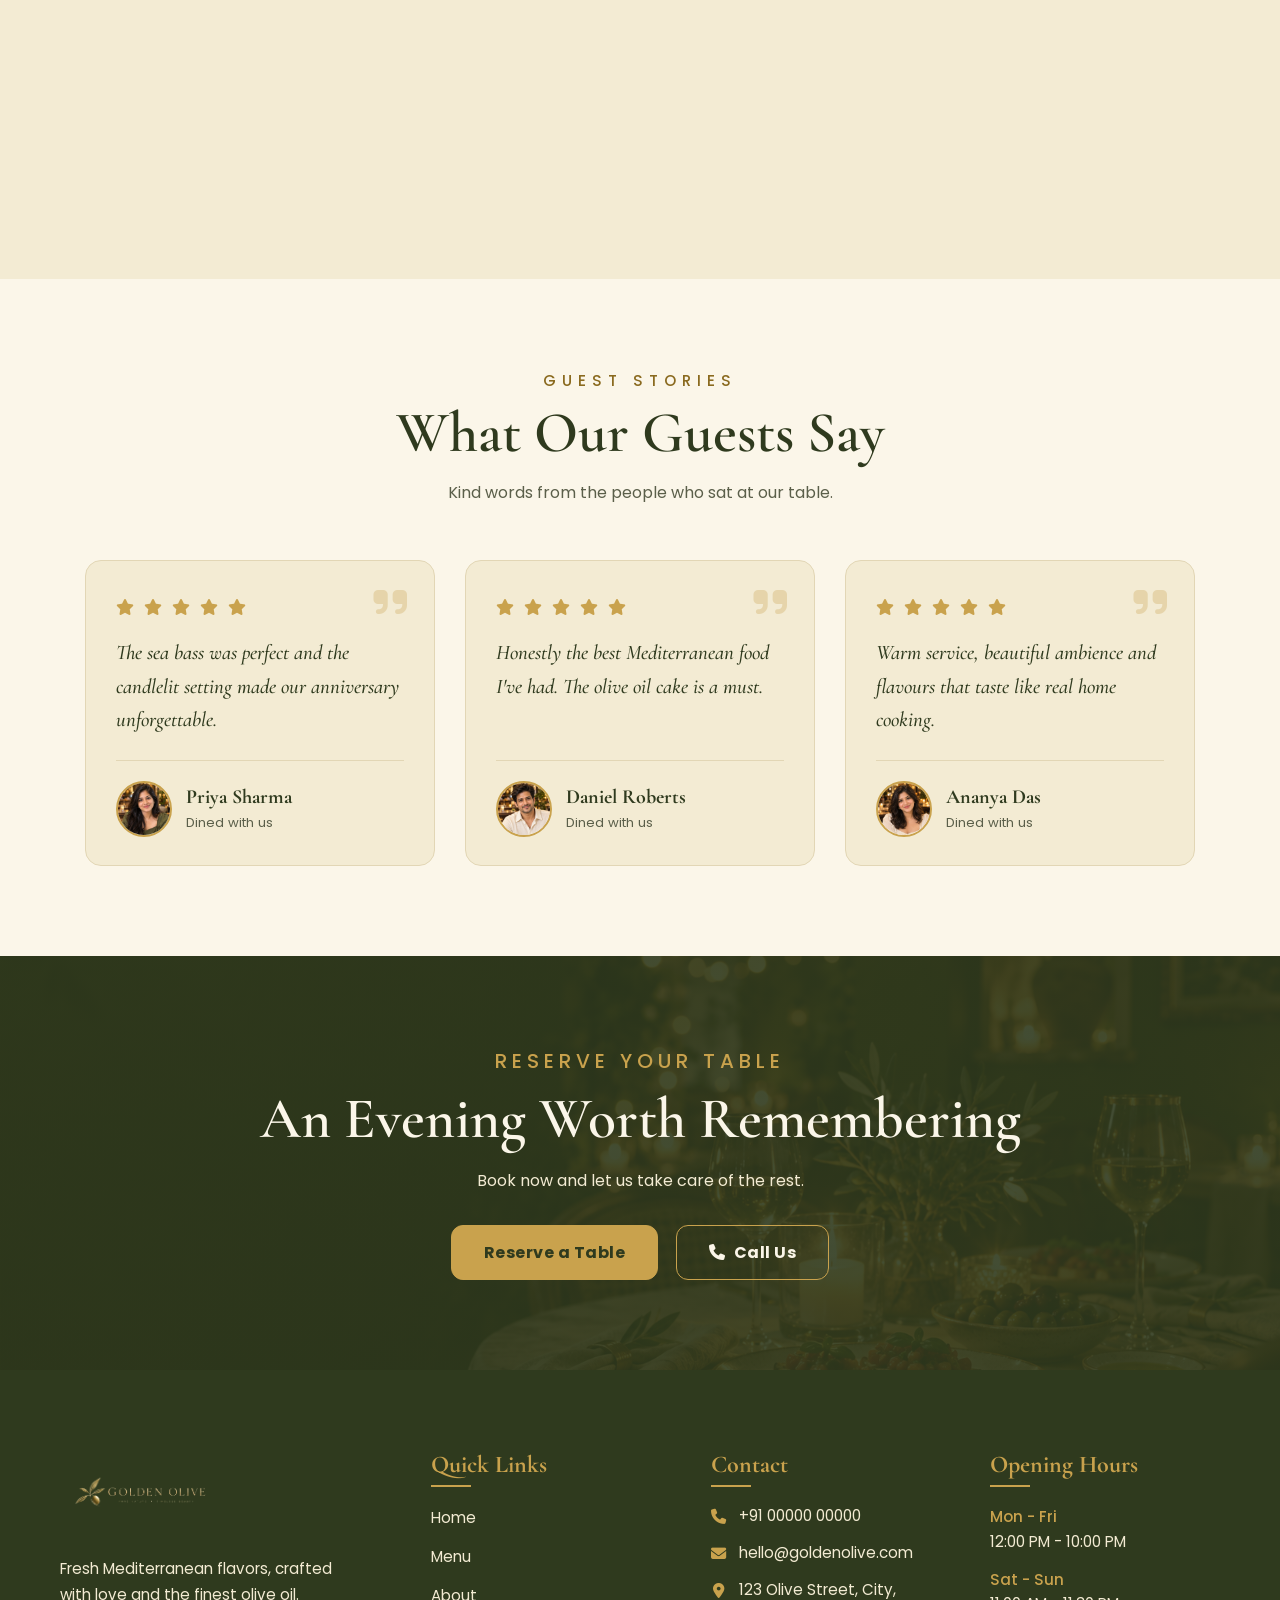
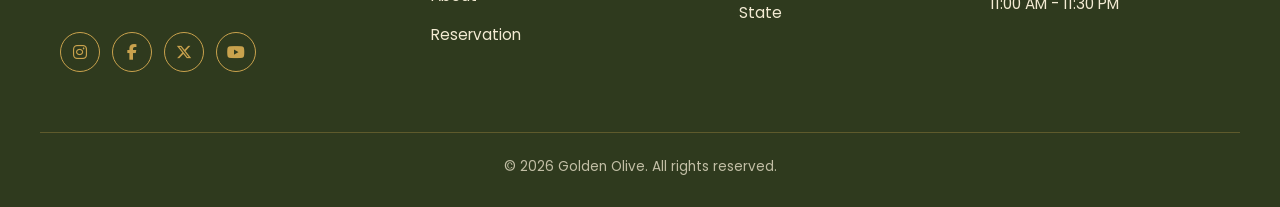
==== commit 102baae0: "Update index.html" ====
--- a/index.html
+++ b/index.html
@@ -206,7 +206,7 @@
             </div>
             <p class="t-text">Honestly the best Mediterranean food I've had. The olive oil cake is a must.</p>
             <div class="t-user">
-                <img src="assets/Warm Café Portrait with Golden Bokeh.png" alt="Daniel Roberts">
+                <img src="assets/Warm CafePortrait with Golden Bokeh.png" alt="Daniel Roberts">
                 <div>
                     <h4>Daniel Roberts</h4>
                     <span>Dined with us</span>
@@ -307,4 +307,4 @@
 
 </body>
 
-</html>+</html>
